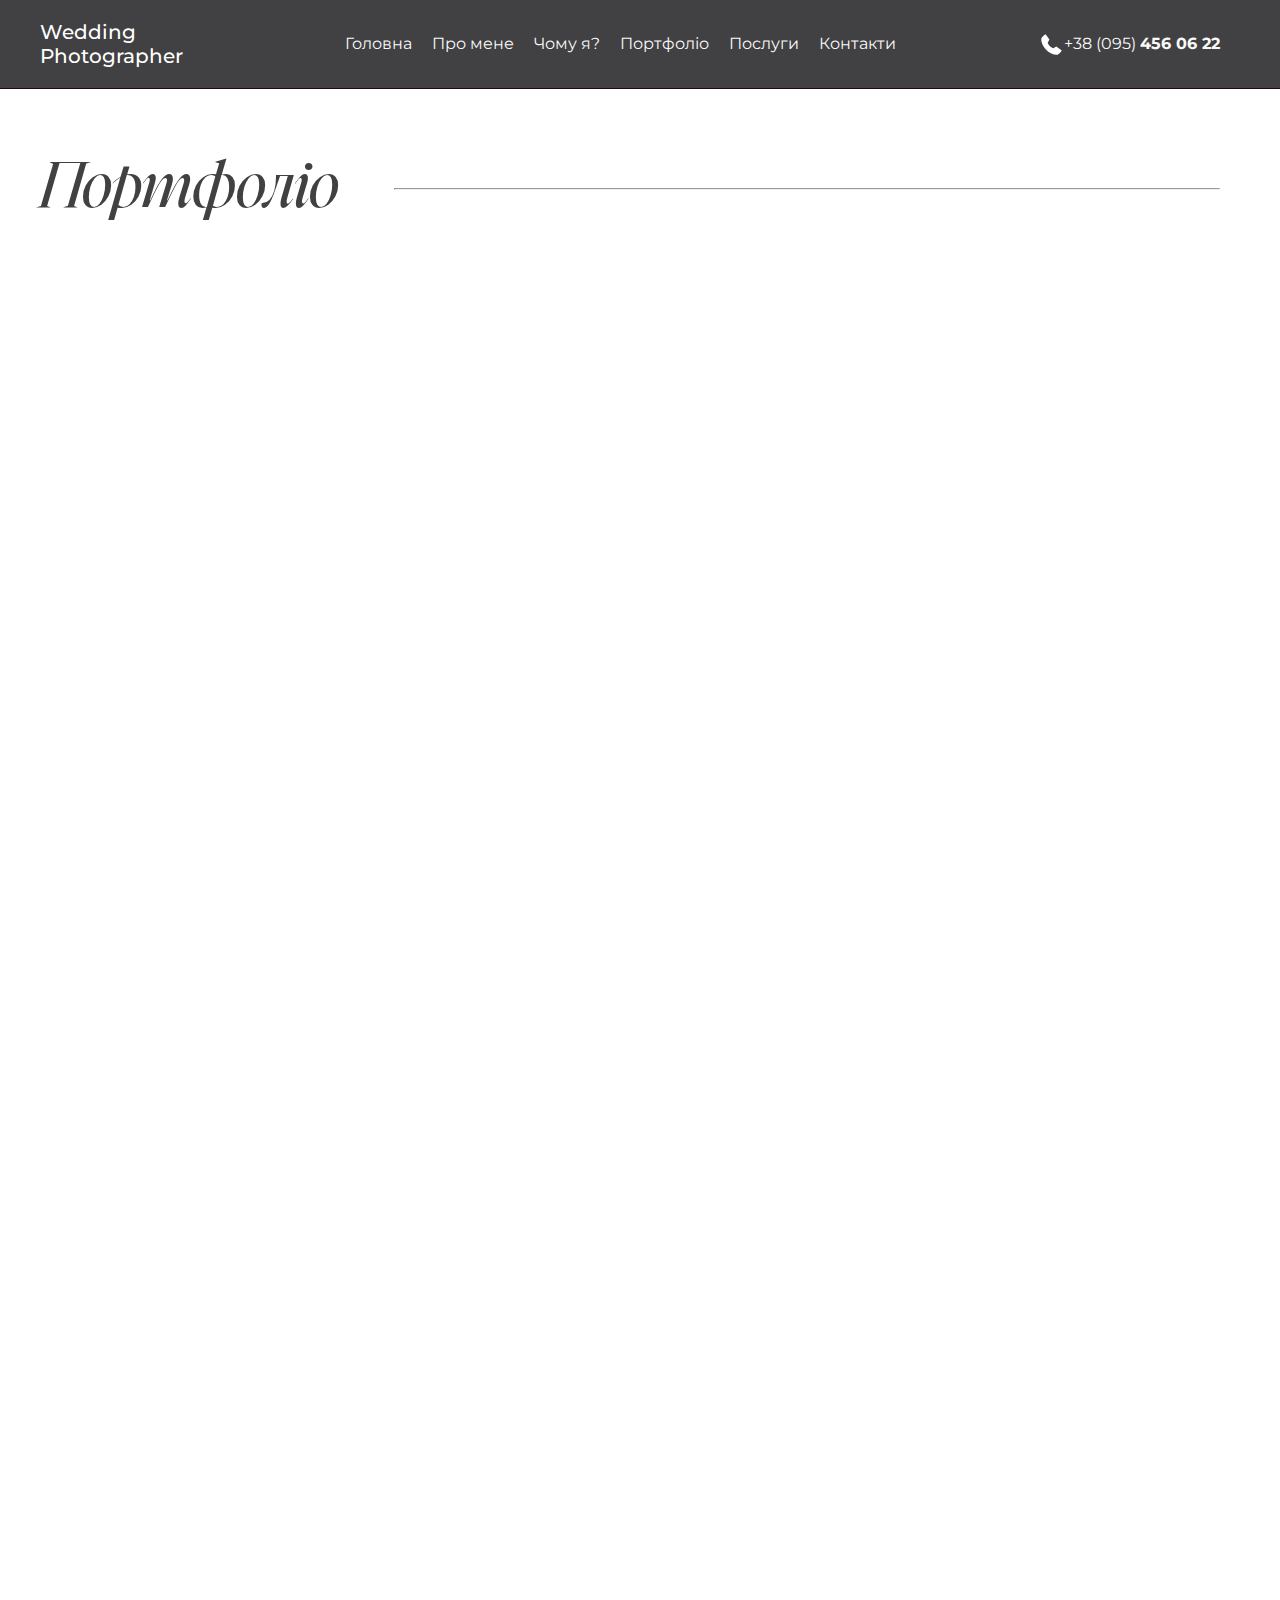
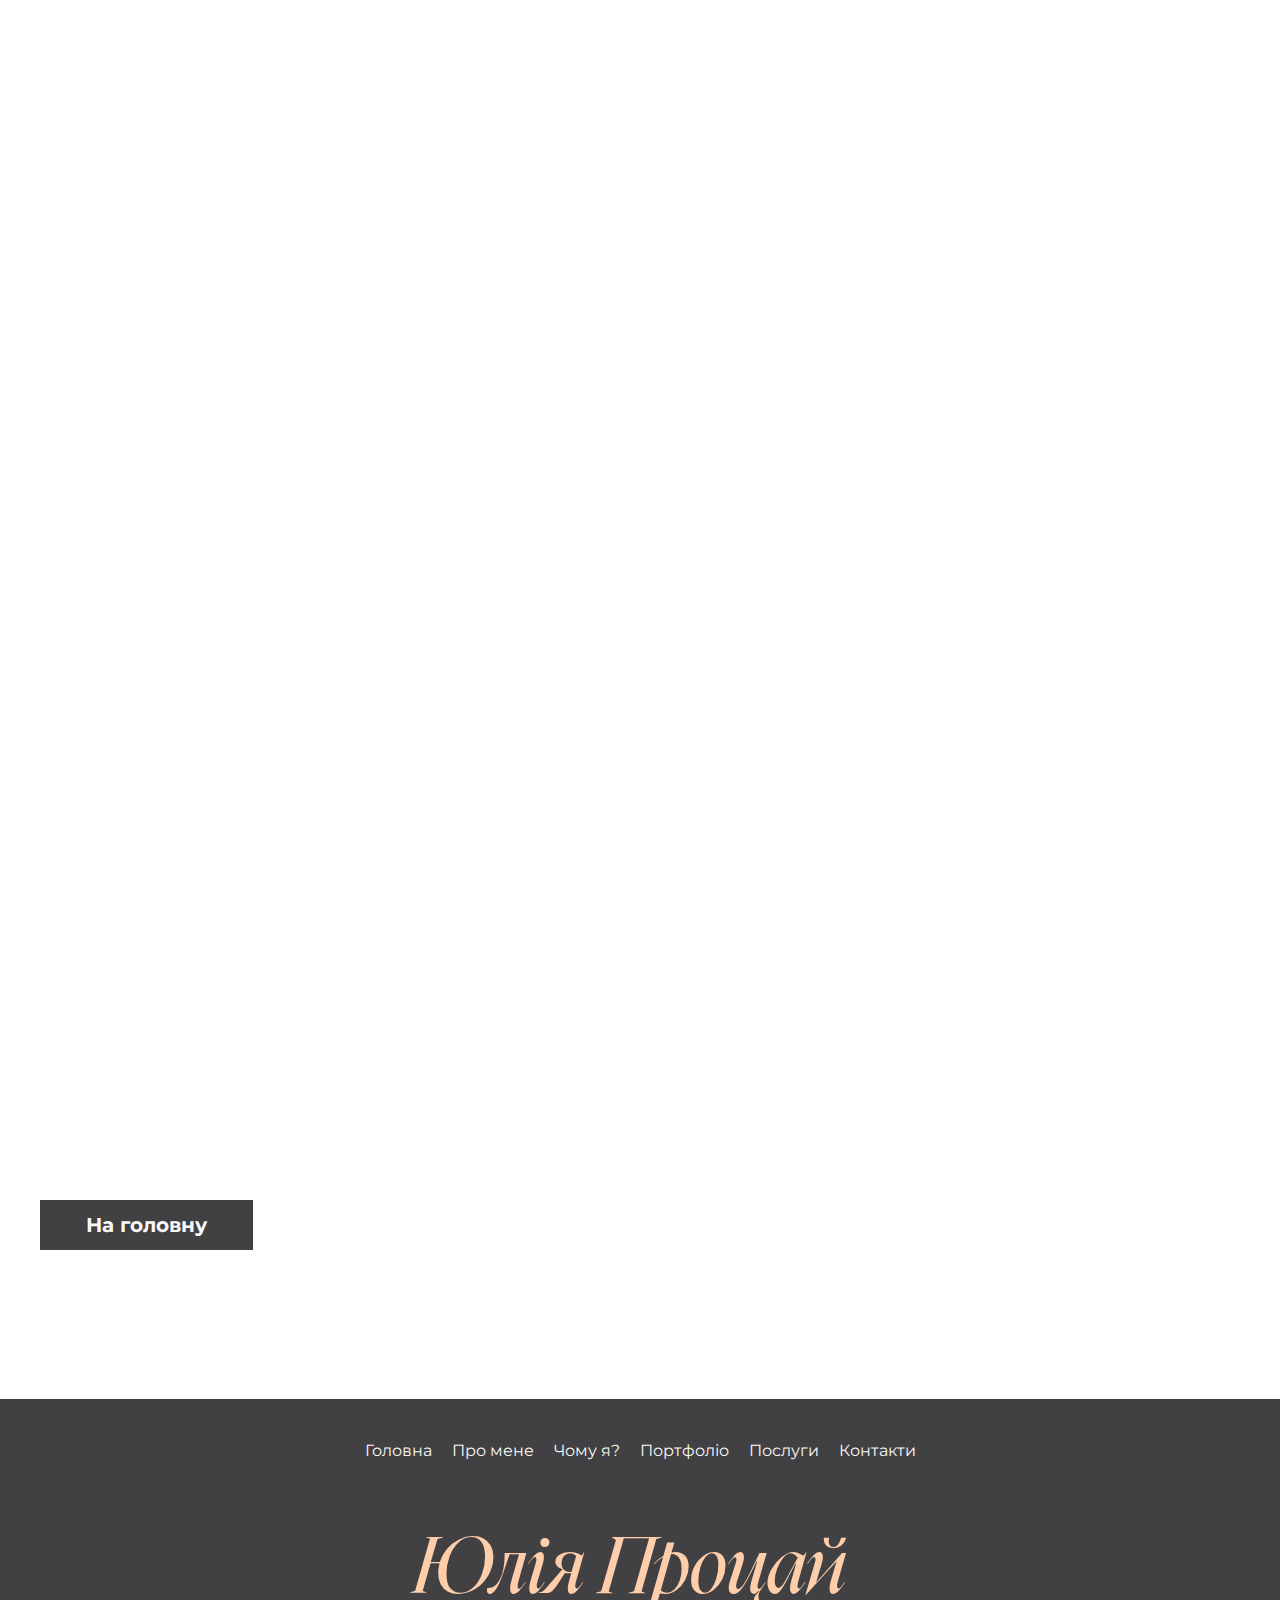
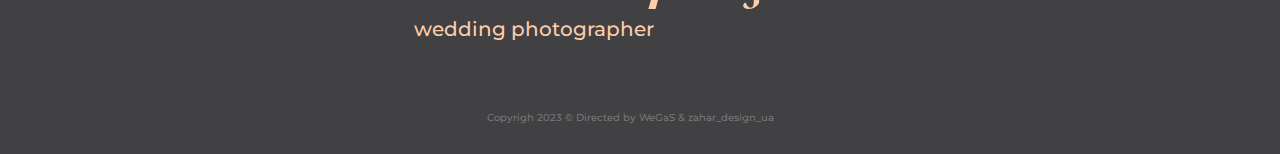
==== portfolio.html @ 51ce016a "Add files via upload" ====
<!DOCTYPE html>
<html lang="ua">

<head>
    <meta charset="UTF-8">
    <meta name="viewport" content="width=device-width, initial-scale=1.0">
    <link rel="stylesheet" href="https://vladhrytsaiuk.github.io/photographer_Yulia/style/null.css">
    <link rel="stylesheet" href="https://vladhrytsaiuk.github.io/photographer_Yulia/style/style.css">
    <link rel="stylesheet" href="https://vladhrytsaiuk.github.io/photographer_Yulia/style/adaptive.css">
    <link rel="stylesheet" href="https://vladhrytsaiuk.github.io/photographer_Yulia/style/header.css">
    <link rel="stylesheet" href="https://vladhrytsaiuk.github.io/photographer_Yulia/style/porfolio.css">
    <link rel="stylesheet" href="https://cdn.jsdelivr.net/npm/swiper@11/swiper-bundle.min.css" />
    <title>Procaj-photography</title>
</head>

<body>

    <div class="wrapper">
        <header class="header">
            <div class="header__container">
                <a href='#' class='header__logo'>
                    <div>Wedding<br>
                        Photographer</div>
                </a>
                <div class="header__menu menu">
                    <div class="menu_icon_phone">
                        <div class="menu__icon">
                            <span></span>
                        </div>
                        <a data-goto='.forms' href="" class="header__button mobi menu-btn"><svg
                                xmlns="http://www.w3.org/2000/svg" width="25" height="25" viewBox="0 0 25 25"
                                fill="none">
                                <path fill-rule="evenodd" clip-rule="evenodd"
                                    d="M17.3284 14.4281L14.2607 16.1937C13.719 16.0062 12.1617 15.3781 10.7378 13.9542C9.4013 12.6177 8.84297 11.1417 8.67943 10.626L10.4492 7.55207L6.59818 2.26041L6.19193 2.49999C4.54401 3.46666 3.3336 4.67499 2.38672 6.30416L2.32631 6.46978C1.79089 9.32707 3.42526 13.5396 6.39297 16.9521C9.61276 20.6542 13.7909 22.7396 17.9409 22.7396C18.1284 22.7396 18.3159 22.7364 18.5034 22.7271L18.6273 22.7219L18.7346 22.6614C20.4034 21.726 21.6159 20.5135 22.5503 18.8448L22.7742 18.4437L17.3284 14.4281Z"
                                    fill="white" />
                            </svg>
                            <div>+38 (095) <b> 456 06 22 </b></div>
                        </a>
                    </div>

                    <nav class="menu__body">
                        <ul class="menu__list">
                            <li><a data-goto='.services' href='' class="menu__link">Головна</a></li>
                            <hr class="menu_line mobi">
                            <li><a data-goto='.team' href='' class="menu__link">Про мене</a></li>
                            <hr class="menu_line mobi">
                            <li><a data-goto='.advantages' href='' class="menu__link">Чому я?</a></li>
                            <hr class="menu_line mobi">
                            <li><a data-goto='.reviews' href='' class="menu__link">Портфоліо</a></li>
                            <hr class="menu_line mobi">
                            <li><a data-goto='.contacts' href='' class="menu__link">Послуги</a></li>
                            <hr class="menu_line mobi">
                            <li><a data-goto='.contacts' href='' class="menu__link">Контакти</a></li>
                        </ul>

                    </nav>
                </div>
                <a data-goto='.forms' href="" class="header__button pc menu-btn"><svg xmlns="http://www.w3.org/2000/svg"
                        width="25" height="25" viewBox="0 0 25 25" fill="none">
                        <path fill-rule="evenodd" clip-rule="evenodd"
                            d="M17.3284 14.4281L14.2607 16.1937C13.719 16.0062 12.1617 15.3781 10.7378 13.9542C9.4013 12.6177 8.84297 11.1417 8.67943 10.626L10.4492 7.55207L6.59818 2.26041L6.19193 2.49999C4.54401 3.46666 3.3336 4.67499 2.38672 6.30416L2.32631 6.46978C1.79089 9.32707 3.42526 13.5396 6.39297 16.9521C9.61276 20.6542 13.7909 22.7396 17.9409 22.7396C18.1284 22.7396 18.3159 22.7364 18.5034 22.7271L18.6273 22.7219L18.7346 22.6614C20.4034 21.726 21.6159 20.5135 22.5503 18.8448L22.7742 18.4437L17.3284 14.4281Z"
                            fill="white" />
                    </svg>
                    <div>+38 (095) <b> 456 06 22</b></div>
                </a>
            </div>
        </header>
        <main>
            <section class="portfolioPage">
                <div class="container">
                    <div class="portfolioPage__title">
                        <h2>Портфолiо</h2>
                        <hr class="hr_portfolioPage-title">
                    </div>
                    <div class="portfolio_block-grid">
                        <div class="portfolio_block-photo portfolio_block-photo-1"></div>
                        <div class="portfolio_block-photo portfolio_block-photo-2"></div>
                        <div class="portfolio_block-photo portfolio_block-photo-3"></div>
                        <div class="portfolio_block-photo portfolio_block-photo-4"></div>
                        <div class="portfolio_block-photo portfolio_block-photo-5"></div>
                        <div class="portfolio_block-photo portfolio_block-photo-6"></div>
                        <div class="portfolio_block-photo portfolio_block-photo-7"></div>
                        <div class="portfolio_block-photo portfolio_block-photo-8"></div>
                        <div class="portfolio_block-photo portfolio_block-photo-9"></div>
                    </div>
                    <div class="portfolio_block-button">
                        <a href="">На головну</a>
                    </div>
                </div>
            </section>

        </main>
        <footer>
            <div class="container">
                <div class="menu_footer">
                    <ul class="menu__list">
                        <li><a data-goto='.services' href='' class="menu__link">Головна</a></li>
                        <li><a data-goto='.team' href='' class="menu__link">Про мене</a></li>
                        <li><a data-goto='.advantages' href='' class="menu__link">Чому я?</a></li>
                        <li><a data-goto='.reviews' href='' class="menu__link">Портфоліо</a></li>
                        <li><a data-goto='.contacts' href='' class="menu__link">Послуги</a></li>
                        <li><a data-goto='.contacts' href='' class="menu__link">Контакти</a></li>
                    </ul>
                    <div>
                        <a href="" class="footer-logo">
                            <span>Юлiя Процай<br>
                                <p>wedding photographer</p>
                            </span>

                        </a>
                        <a data-goto='.forms' href="" class="header__button footer-phone mobi menu-btn"><svg
                                xmlns="http://www.w3.org/2000/svg" width="25" height="25" viewBox="0 0 25 25"
                                fill="none">
                                <path fill-rule="evenodd" clip-rule="evenodd"
                                    d="M17.3284 14.4281L14.2607 16.1937C13.719 16.0062 12.1617 15.3781 10.7378 13.9542C9.4013 12.6177 8.84297 11.1417 8.67943 10.626L10.4492 7.55207L6.59818 2.26041L6.19193 2.49999C4.54401 3.46666 3.3336 4.67499 2.38672 6.30416L2.32631 6.46978C1.79089 9.32707 3.42526 13.5396 6.39297 16.9521C9.61276 20.6542 13.7909 22.7396 17.9409 22.7396C18.1284 22.7396 18.3159 22.7364 18.5034 22.7271L18.6273 22.7219L18.7346 22.6614C20.4034 21.726 21.6159 20.5135 22.5503 18.8448L22.7742 18.4437L17.3284 14.4281Z"
                                    fill="white" />
                            </svg>
                            <div>+38 (095) <b> 456 06 22 </b></div>
                        </a>
                    </div>
                </div>
                <div class="copyright">
                    <p>Copyrigh 2023 © Directed by WeGaS & zahar_design_ua</p>
                </div>
            </div>
        </footer>
    </div>
</body>

</html>
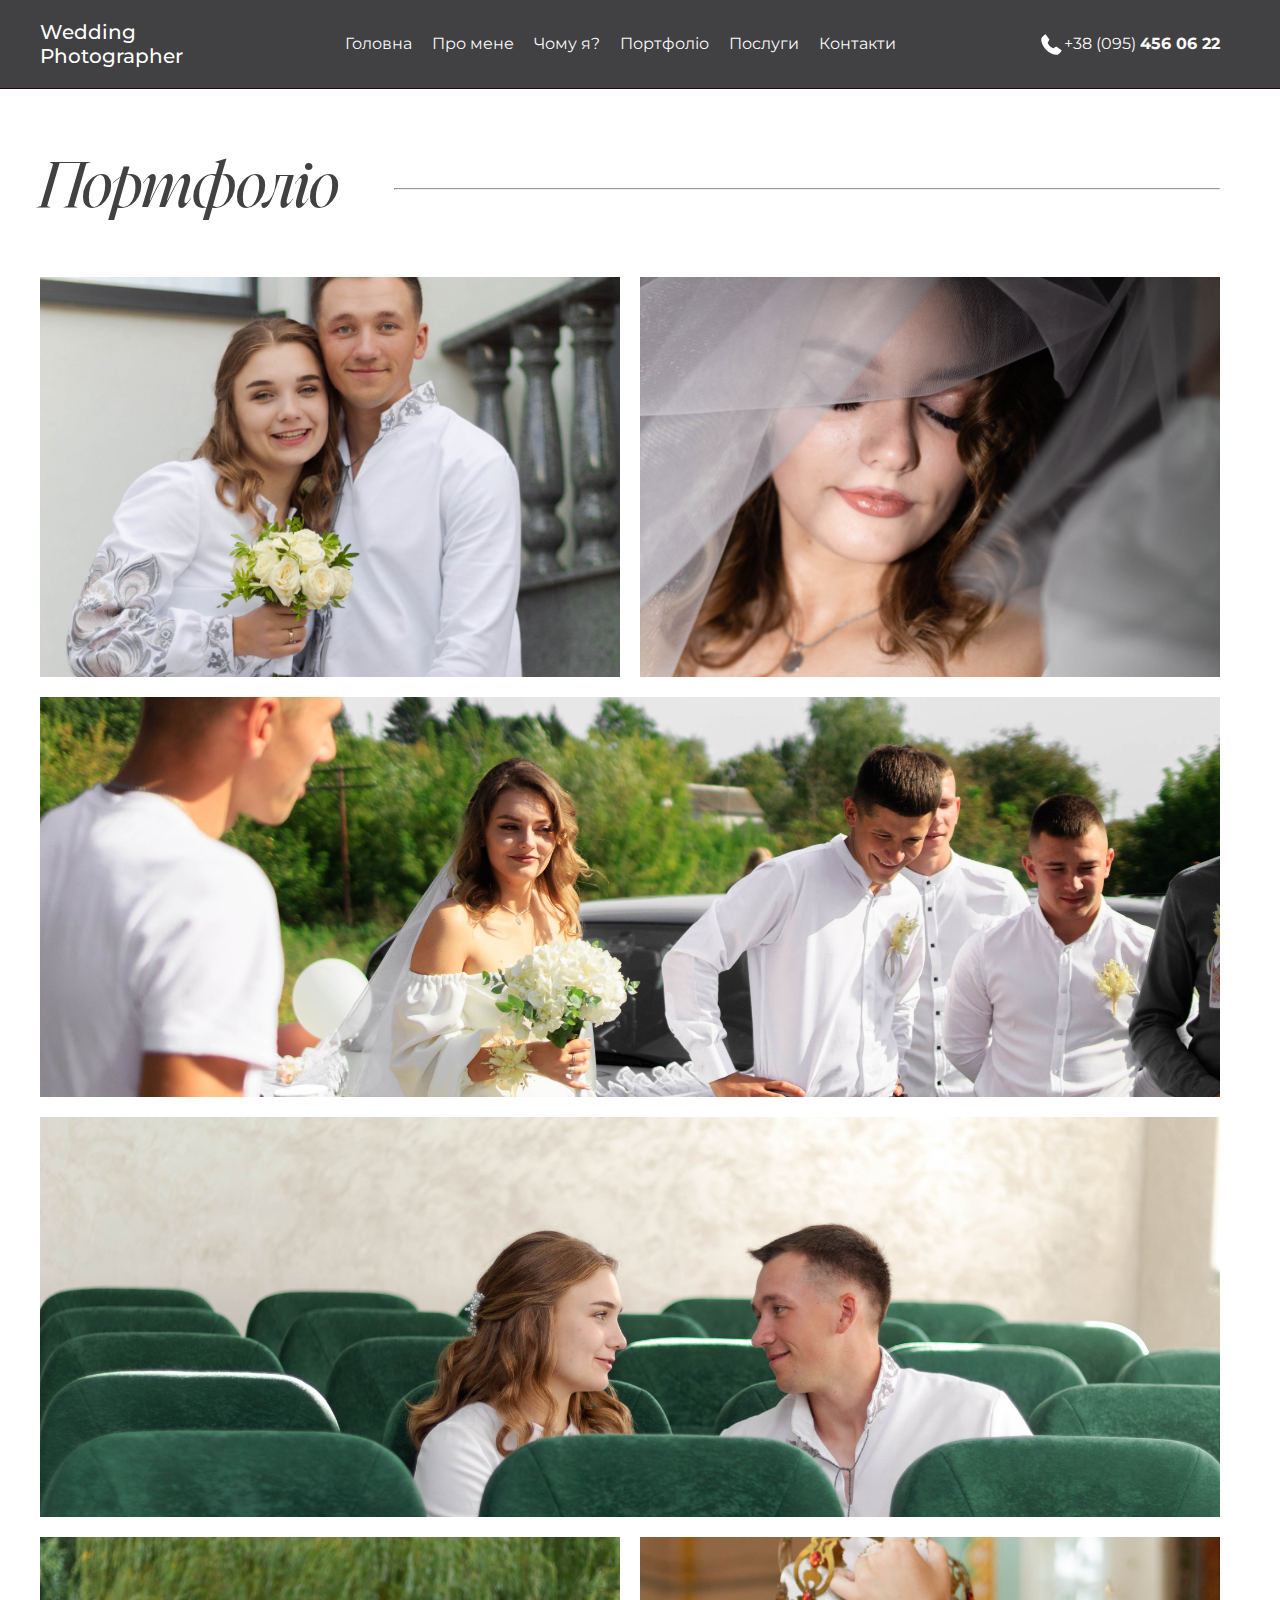
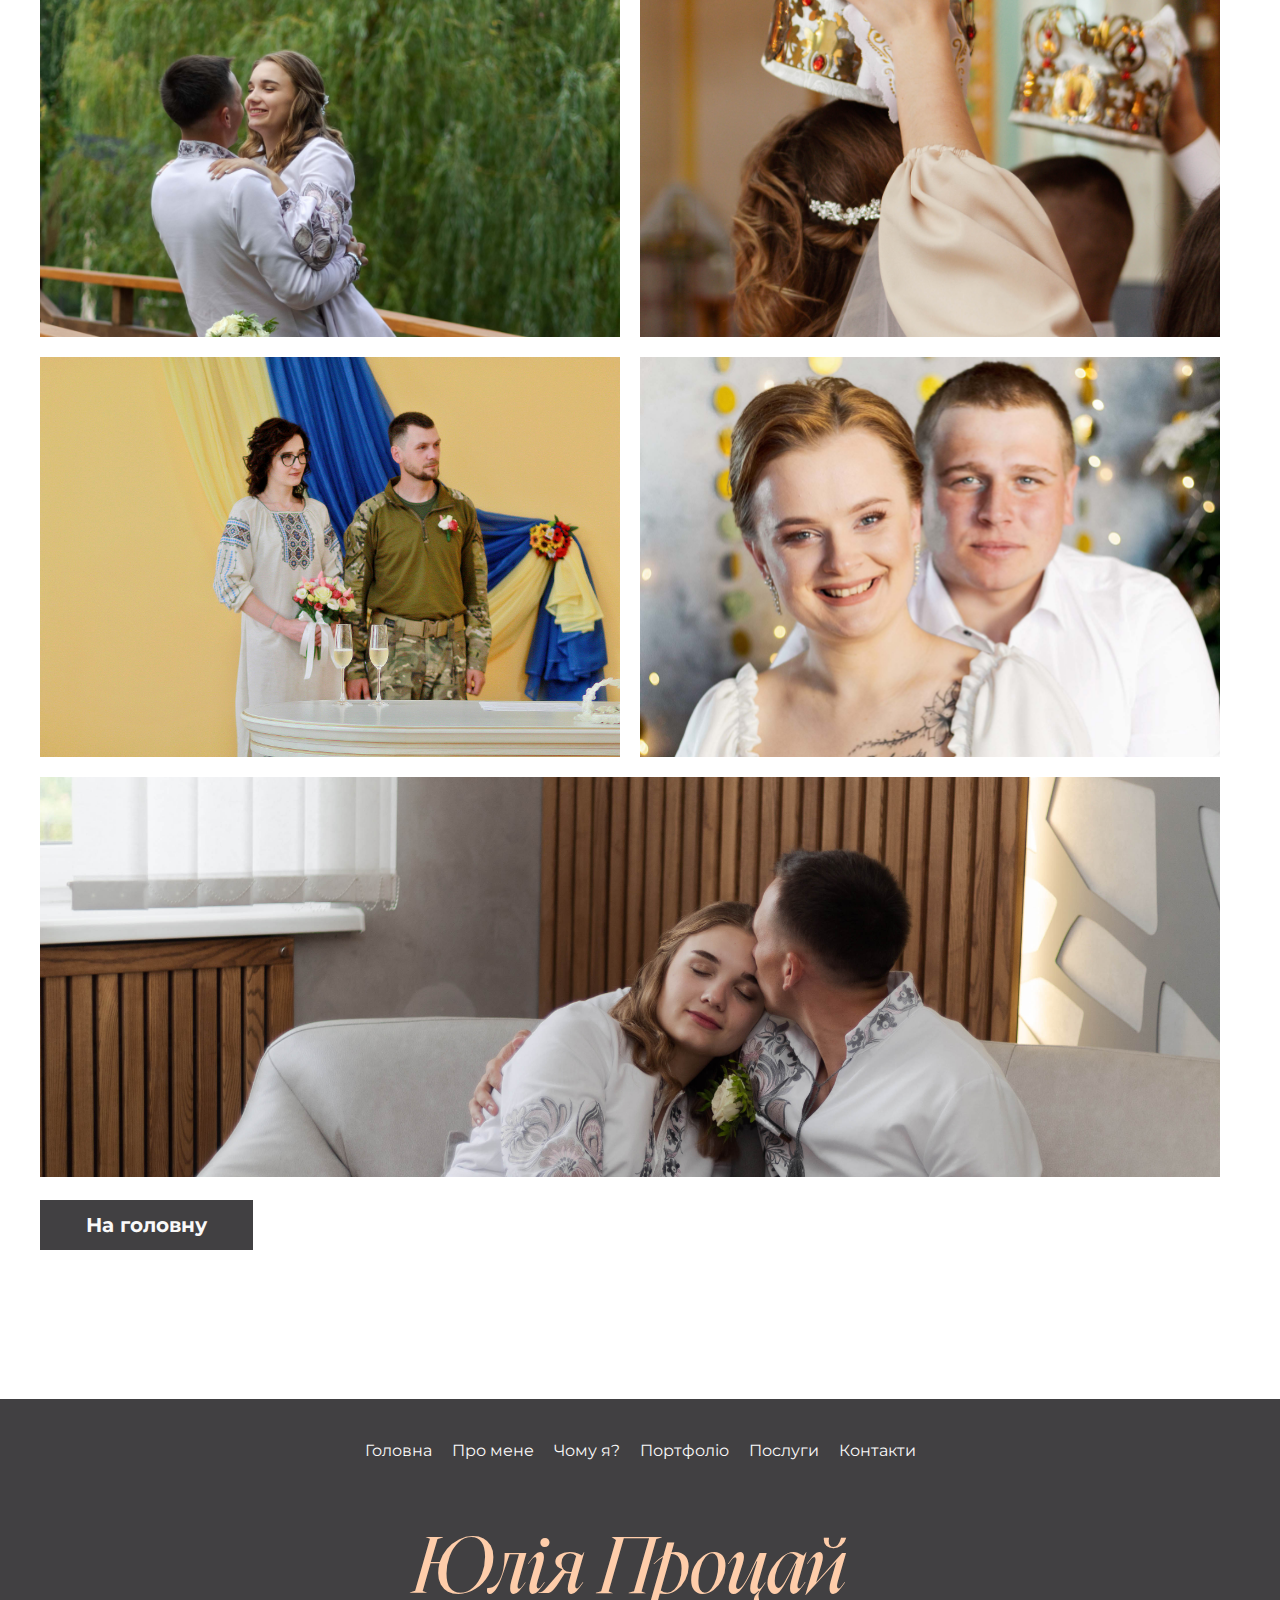
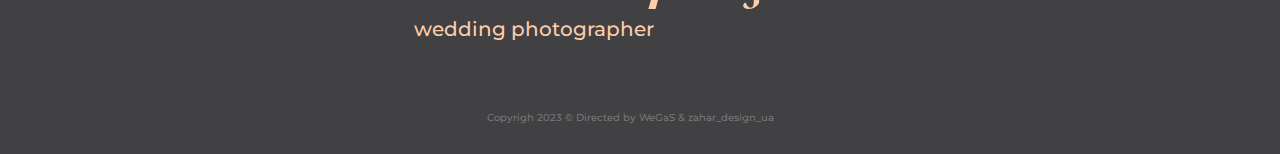
==== commit 71d91093: "Add files via upload" ====
--- a/portfolio.html
+++ b/portfolio.html
@@ -84,7 +84,7 @@
                         <div class="portfolio_block-photo portfolio_block-photo-9"></div>
                     </div>
                     <div class="portfolio_block-button">
-                        <a href="">На головну</a>
+                        <a href="https://vladhrytsaiuk.github.io/photographer_Yulia/index.html">На головну</a>
                     </div>
                 </div>
             </section>
